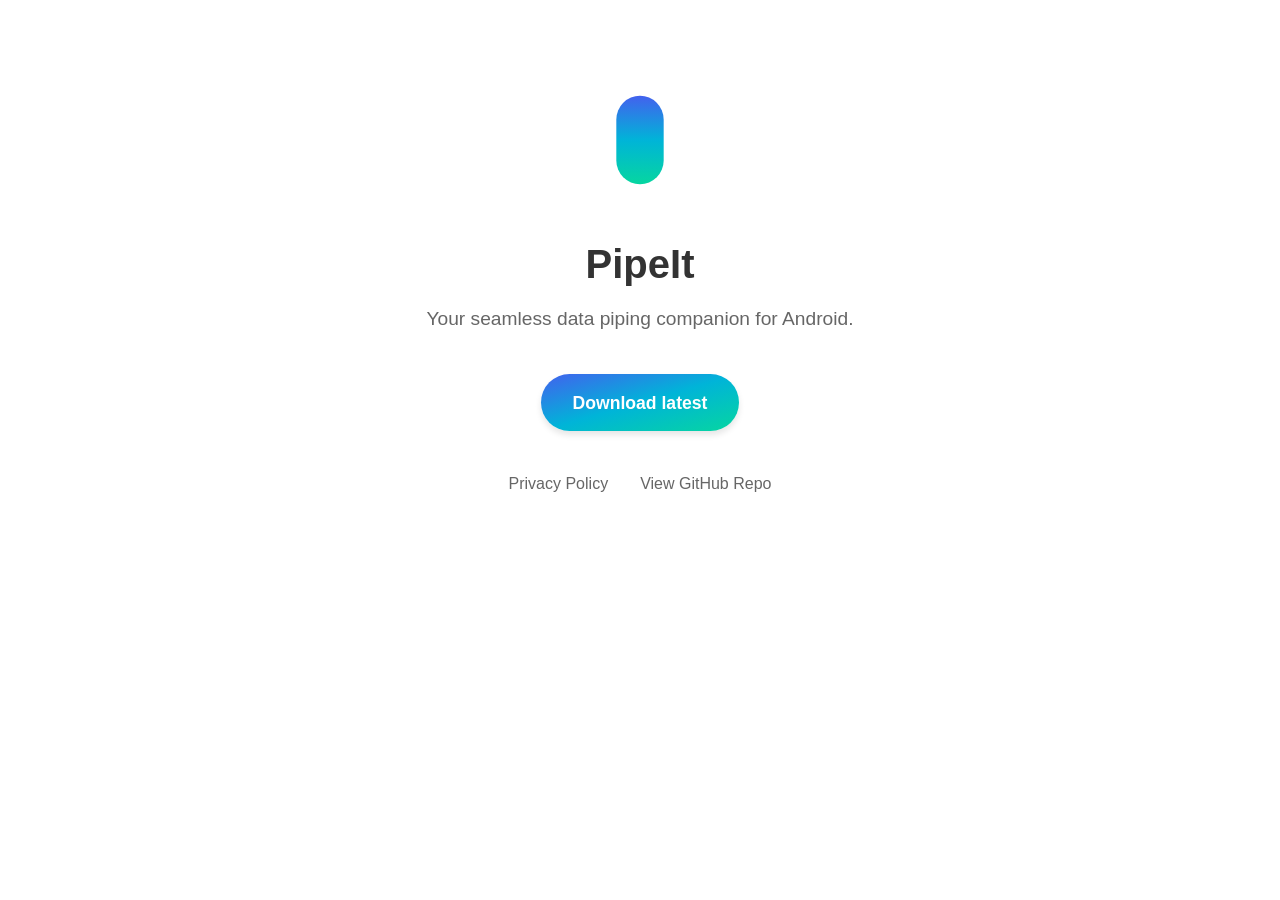
==== docs/index.html @ da2f51e9 "Add website setup for GitHub Pages" ====
<!DOCTYPE html>
<html lang="en">
<head>
    <meta charset="UTF-8">
    <meta name="viewport" content="width=device-width, initial-scale=1.0">
    <title>PipeIt</title>
    <link rel="icon" type="image/svg+xml" href="assets/pipeit-logo.svg">
    <link rel="apple-touch-icon" href="assets/pipeit-logo.png">
    <link rel="stylesheet" href="css/style.css">
    <meta name="description" content="PipeIt - Your seamless data piping companion for Android.">
    <meta property="og:image" content="assets/pipeit-logo.png">
</head>
<body>
    <div class="container">
        <header class="header">
            <img src="assets/pipeit-logo.svg" alt="PipeIt Logo" class="logo">
            <h1>PipeIt</h1>
            <p class="tagline">Your seamless data piping companion for Android.</p>
            
            <div style="margin-top: 2.5rem;">
                <a href="https://github.com/qasimsyed16/pipeit-releases/releases/latest" class="btn">Download latest</a>
            </div>

            <nav class="links">
                <a href="privacy.html">Privacy Policy</a>
                <a href="https://github.com/qasimsyed16/pipeit-releases#readme">View GitHub Repo</a>
            </nav>
        </header>
    </div>
</body>
</html>
---- docs/css/style.css ----
:root {
  --bg-color: #ffffff;
  --text-color: #333333;
  --text-muted: #666666;
  --card-bg: #f9f9f9;
  --border-color: #e0e0e0;
  --gradient: linear-gradient(to bottom right, #4361EE, #00B4D8, #06D6A0);
}

@media (prefers-color-scheme: dark) {
  :root {
    --bg-color: #121212;
    --text-color: #e0e0e0;
    --text-muted: #a0a0a0;
    --card-bg: #1e1e1e;
    --border-color: #333333;
  }
}

body {
  margin: 0;
  padding: 0;
  font-family: -apple-system, BlinkMacSystemFont, "Segoe UI", Roboto, Helvetica, Arial, sans-serif;
  background-color: var(--bg-color);
  color: var(--text-color);
  line-height: 1.6;
}

.container {
  max-width: 800px;
  margin: 0 auto;
  padding: 2rem 1.5rem;
}

.header {
  text-align: center;
  margin-bottom: 3rem;
  margin-top: 3rem;
}

.logo {
  width: 120px;
  height: auto;
  margin-bottom: 1.5rem;
}

h1 {
  margin: 0 0 0.5rem 0;
  font-size: 2.5rem;
}

.tagline {
  font-size: 1.2rem;
  color: var(--text-muted);
  margin-top: 0;
}

.btn {
  display: inline-block;
  background: var(--gradient);
  color: white;
  padding: 0.9rem 2rem;
  text-decoration: none;
  border-radius: 9999px;
  font-weight: 600;
  font-size: 1.1rem;
  transition: opacity 0.2s, transform 0.1s;
  border: none;
  cursor: pointer;
  box-shadow: 0 4px 6px rgba(0,0,0,0.1);
}

.btn:hover {
  opacity: 0.95;
  transform: translateY(-1px);
}

.links {
  margin-top: 2.5rem;
  display: flex;
  justify-content: center;
  gap: 2rem;
}

.links a {
  color: var(--text-muted);
  text-decoration: none;
  font-weight: 500;
  border-bottom: 2px solid transparent;
  transition: color 0.2s, border-color 0.2s;
}

.links a:hover {
  color: var(--text-color);
  border-bottom-color: #00B4D8;
}

/* Privacy policy content */
#policy-content {
  background-color: var(--card-bg);
  padding: 2.5rem;
  border-radius: 16px;
  border: 1px solid var(--border-color);
}

#policy-content h1, 
#policy-content h2, 
#policy-content h3 {
  margin-top: 2rem;
  margin-bottom: 1rem;
}

#policy-content h1:first-child,
#policy-content h2:first-child,
#policy-content h3:first-child {
  margin-top: 0;
}

#policy-content p {
  margin-bottom: 1.2rem;
}

#policy-content a {
  color: #00B4D8;
  text-decoration: none;
}

#policy-content a:hover {
  text-decoration: underline;
}

#policy-content ul {
  padding-left: 1.5rem;
  margin-bottom: 1.5rem;
}

#policy-content li {
  margin-bottom: 0.5rem;
}

@media (max-width: 600px) {
  .header {
    margin-top: 1rem;
  }
  .links {
    flex-direction: column;
    gap: 1rem;
  }
}
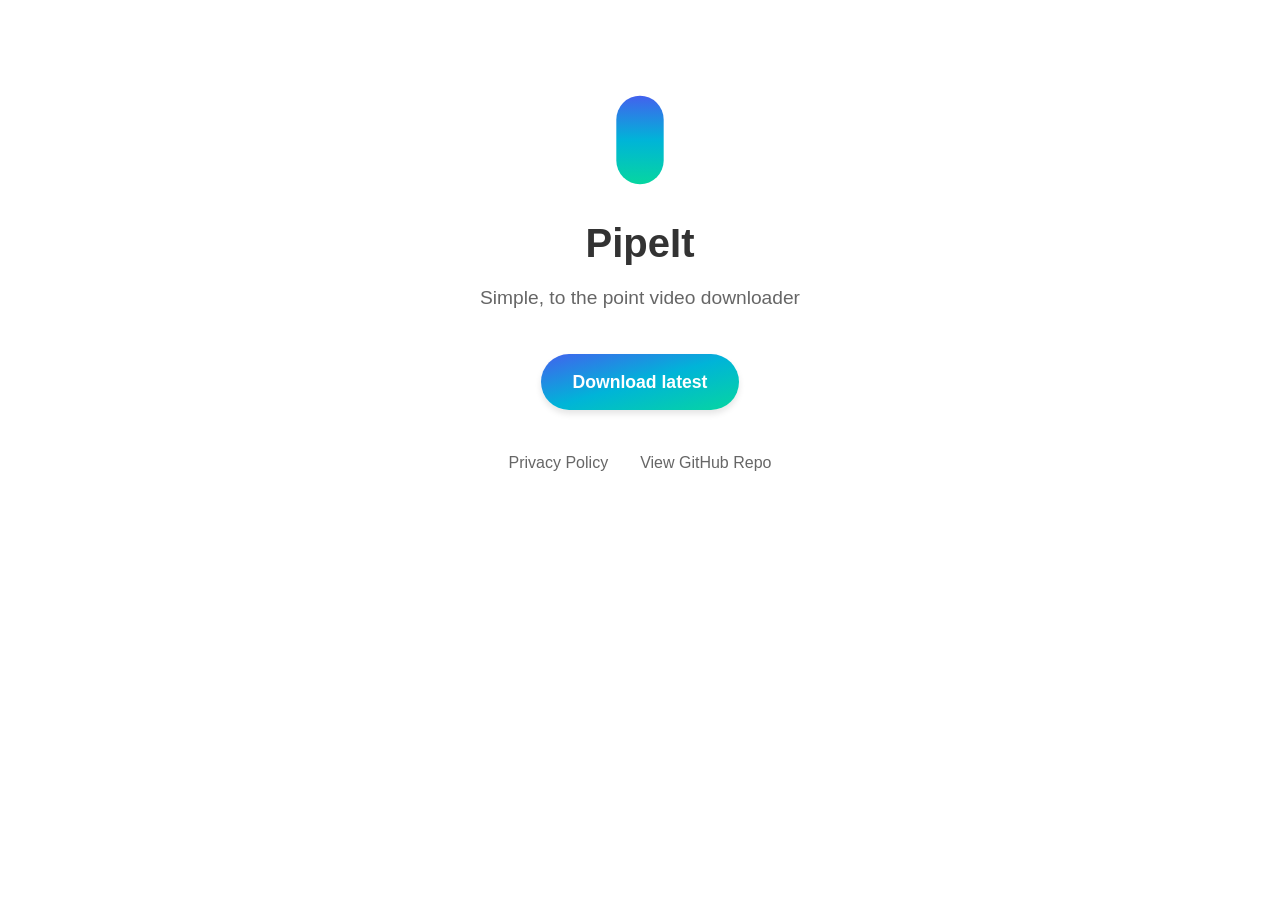
==== commit 2980a08c: "Apply user requested tweaks to UI and download logic" ====
--- a/docs/index.html
+++ b/docs/index.html
@@ -7,7 +7,7 @@
     <link rel="icon" type="image/svg+xml" href="assets/pipeit-logo.svg">
     <link rel="apple-touch-icon" href="assets/pipeit-logo.png">
     <link rel="stylesheet" href="css/style.css">
-    <meta name="description" content="PipeIt - Your seamless data piping companion for Android.">
+    <meta name="description" content="PipeIt - Simple, to the point video downloader">
     <meta property="og:image" content="assets/pipeit-logo.png">
 </head>
 <body>
@@ -15,11 +15,23 @@
         <header class="header">
             <img src="assets/pipeit-logo.svg" alt="PipeIt Logo" class="logo">
             <h1>PipeIt</h1>
-            <p class="tagline">Your seamless data piping companion for Android.</p>
+            <p class="tagline">Simple, to the point video downloader</p>
             
             <div style="margin-top: 2.5rem;">
-                <a href="https://github.com/qasimsyed16/pipeit-releases/releases/latest" class="btn">Download latest</a>
+                <a href="https://github.com/qasimsyed16/pipeit-releases/releases/latest" class="btn" id="download-btn">Download latest</a>
             </div>
+
+            <script>
+                fetch('https://api.github.com/repos/qasimsyed16/pipeit-releases/releases/latest')
+                    .then(response => response.json())
+                    .then(data => {
+                        const apkAsset = data.assets.find(asset => asset.name.endsWith('.apk'));
+                        if (apkAsset) {
+                            document.getElementById('download-btn').href = apkAsset.browser_download_url;
+                        }
+                    })
+                    .catch(e => console.error('Error fetching release link:', e));
+            </script>
 
             <nav class="links">
                 <a href="privacy.html">Privacy Policy</a>
--- a/docs/css/style.css
+++ b/docs/css/style.css
@@ -41,7 +41,7 @@
 .logo {
   width: 120px;
   height: auto;
-  margin-bottom: 1.5rem;
+  margin-bottom: 0.2rem;
 }
 
 h1 {
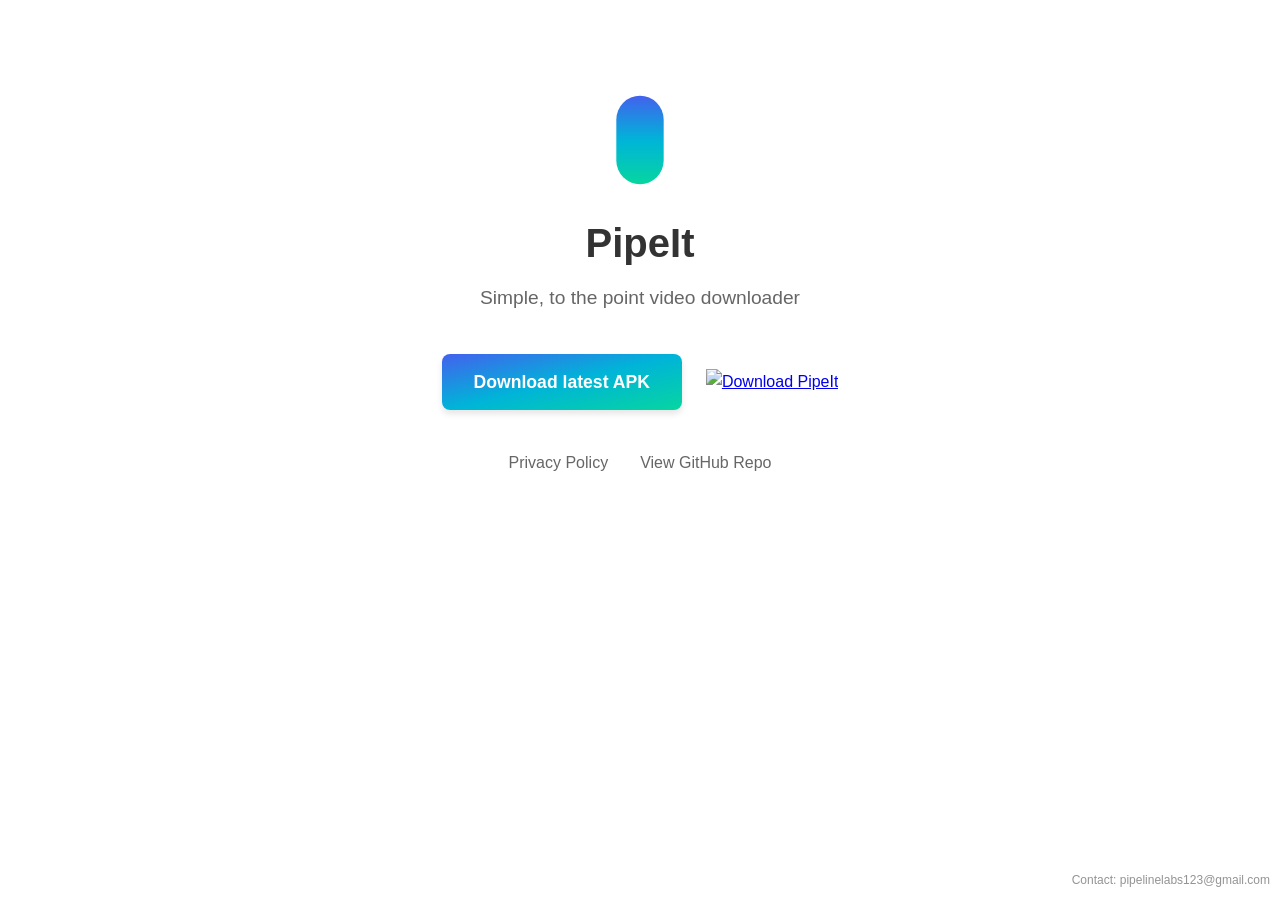
==== commit 0aa0e96d: "Add Uptodown button, contact email, and align button styling" ====
--- a/docs/index.html
+++ b/docs/index.html
@@ -17,8 +17,11 @@
             <h1>PipeIt</h1>
             <p class="tagline">Simple, to the point video downloader</p>
             
-            <div style="margin-top: 2.5rem;">
-                <a href="https://github.com/qasimsyed16/pipeit-releases/releases/latest" class="btn" id="download-btn">Download latest</a>
+            <div style="margin-top: 2.5rem; display: flex; justify-content: center; align-items: center; gap: 1.5rem; flex-wrap: wrap;">
+                <a href="https://github.com/qasimsyed16/pipeit-releases/releases/latest" class="btn" id="download-btn">Download latest APK</a>
+                <a href='https://pipeit.en.uptodown.com/android' title='Download PipeIt' >
+                    <img src='https://stc.utdstc.com/img/mediakit/download-gio-big-b.png' alt='Download PipeIt' style="height: 58px; width: auto;">
+                </a>
             </div>
 
             <script>
@@ -39,5 +42,8 @@
             </nav>
         </header>
     </div>
+    <div style="position: fixed; bottom: 10px; right: 10px; font-size: 0.75rem; color: var(--text-muted); opacity: 0.7;">
+        Contact: pipelinelabs123@gmail.com
+    </div>
 </body>
 </html>
--- a/docs/css/style.css
+++ b/docs/css/style.css
@@ -61,7 +61,7 @@
   color: white;
   padding: 0.9rem 2rem;
   text-decoration: none;
-  border-radius: 9999px;
+  border-radius: 8px;
   font-weight: 600;
   font-size: 1.1rem;
   transition: opacity 0.2s, transform 0.1s;
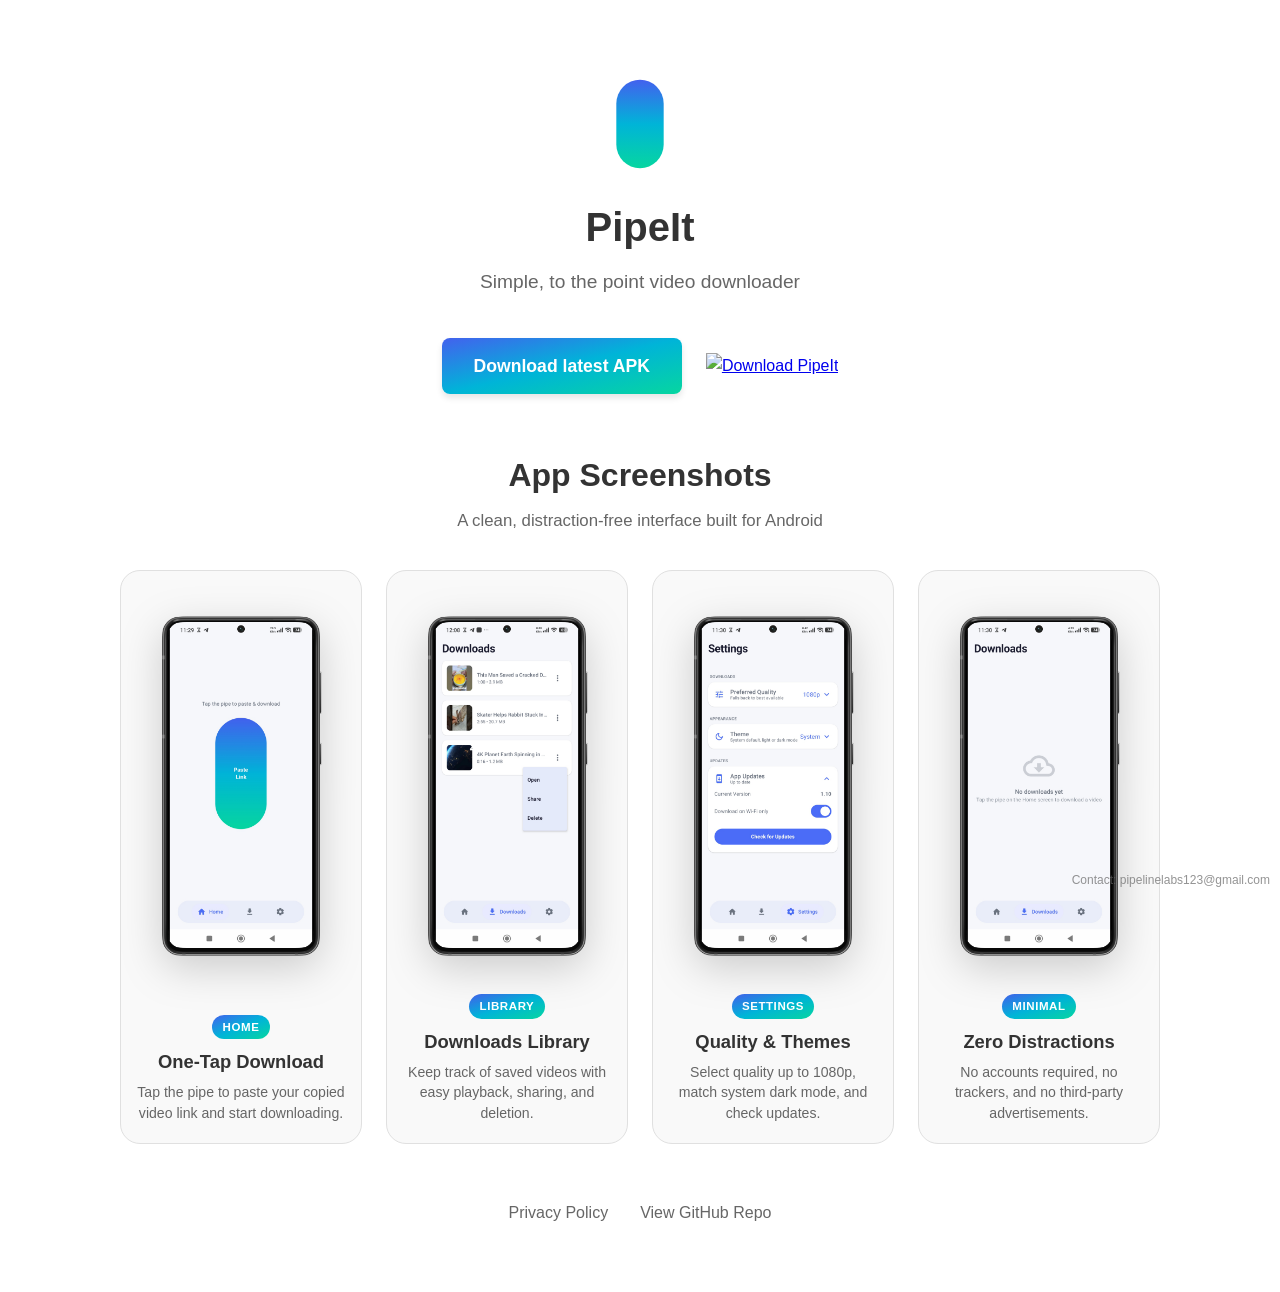
==== commit 5d31d895: "Add mockup scrrenshots" ====
--- a/docs/index.html
+++ b/docs/index.html
@@ -35,15 +35,119 @@
                     })
                     .catch(e => console.error('Error fetching release link:', e));
             </script>
+        </header>
 
+        <!-- App Screenshots Showcase Section -->
+        <section class="showcase-section" aria-label="App Screenshots">
+            <h2 class="showcase-heading">App Screenshots</h2>
+            <p class="showcase-subheading">A clean, distraction-free interface built for Android</p>
+
+            <div class="screenshots-grid">
+                <!-- Card 1: Home -->
+                <div class="screenshot-card" onclick="openLightbox('assets/screenshots/mockup-home.png', 'One-Tap Download')">
+                    <div class="mockup-img-wrap">
+                        <img src="assets/screenshots/mockup-home.png" alt="PipeIt Home Screen" loading="lazy">
+                    </div>
+                    <div class="screenshot-info">
+                        <span class="screenshot-badge">Home</span>
+                        <h3>One-Tap Download</h3>
+                        <p>Tap the pipe to paste your copied video link and start downloading.</p>
+                    </div>
+                </div>
+
+                <!-- Card 2: Downloads -->
+                <div class="screenshot-card" onclick="openLightbox('assets/screenshots/mockup-downloads.png', 'Downloads Library')">
+                    <div class="mockup-img-wrap">
+                        <img src="assets/screenshots/mockup-downloads.png" alt="PipeIt Downloads Screen" loading="lazy">
+                    </div>
+                    <div class="screenshot-info">
+                        <span class="screenshot-badge">Library</span>
+                        <h3>Downloads Library</h3>
+                        <p>Keep track of saved videos with easy playback, sharing, and deletion.</p>
+                    </div>
+                </div>
+
+                <!-- Card 3: Settings -->
+                <div class="screenshot-card" onclick="openLightbox('assets/screenshots/mockup-settings.png', 'Preferences & Updates')">
+                    <div class="mockup-img-wrap">
+                        <img src="assets/screenshots/mockup-settings.png" alt="PipeIt Settings Screen" loading="lazy">
+                    </div>
+                    <div class="screenshot-info">
+                        <span class="screenshot-badge">Settings</span>
+                        <h3>Quality & Themes</h3>
+                        <p>Select quality up to 1080p, match system dark mode, and check updates.</p>
+                    </div>
+                </div>
+
+                <!-- Card 4: Clean View -->
+                <div class="screenshot-card" onclick="openLightbox('assets/screenshots/mockup-empty.png', 'Zero Distractions')">
+                    <div class="mockup-img-wrap">
+                        <img src="assets/screenshots/mockup-empty.png" alt="PipeIt Clean State Screen" loading="lazy">
+                    </div>
+                    <div class="screenshot-info">
+                        <span class="screenshot-badge">Minimal</span>
+                        <h3>Zero Distractions</h3>
+                        <p>No accounts required, no trackers, and no third-party advertisements.</p>
+                    </div>
+                </div>
+            </div>
+        </section>
+
+        <!-- Footer Links -->
+        <footer class="footer">
             <nav class="links">
                 <a href="privacy.html">Privacy Policy</a>
                 <a href="https://github.com/qasimsyed16/pipeit-releases#readme">View GitHub Repo</a>
             </nav>
-        </header>
+        </footer>
     </div>
+
+    <!-- Contact Info in the corner -->
     <div style="position: fixed; bottom: 10px; right: 10px; font-size: 0.75rem; color: var(--text-muted); opacity: 0.7;">
         Contact: pipelinelabs123@gmail.com
     </div>
+
+    <!-- Lightbox Modal for Full View -->
+    <div class="lightbox" id="lightbox" role="dialog" aria-modal="true" aria-hidden="true">
+        <div class="lightbox-content">
+            <button class="lightbox-close" id="lightbox-close" aria-label="Close image">&times;</button>
+            <img id="lightbox-img" src="" alt="Screenshot preview">
+            <p class="lightbox-caption" id="lightbox-caption"></p>
+        </div>
+    </div>
+
+    <script>
+        const lightbox = document.getElementById('lightbox');
+        const lightboxImg = document.getElementById('lightbox-img');
+        const lightboxCaption = document.getElementById('lightbox-caption');
+        const lightboxClose = document.getElementById('lightbox-close');
+
+        function openLightbox(src, caption) {
+            if (!lightbox || !lightboxImg) return;
+            lightboxImg.src = src;
+            if (lightboxCaption) lightboxCaption.textContent = caption;
+            lightbox.classList.add('open');
+            lightbox.setAttribute('aria-hidden', 'false');
+            document.body.style.overflow = 'hidden';
+        }
+
+        function closeLightbox() {
+            if (!lightbox) return;
+            lightbox.classList.remove('open');
+            lightbox.setAttribute('aria-hidden', 'true');
+            document.body.style.overflow = '';
+        }
+
+        if (lightboxClose) lightboxClose.addEventListener('click', closeLightbox);
+        if (lightbox) {
+            lightbox.addEventListener('click', (e) => {
+                if (e.target === lightbox) closeLightbox();
+            });
+        }
+
+        document.addEventListener('keydown', (e) => {
+            if (e.key === 'Escape') closeLightbox();
+        });
+    </script>
 </body>
 </html>
--- a/docs/css/style.css
+++ b/docs/css/style.css
@@ -27,15 +27,15 @@
 }
 
 .container {
-  max-width: 800px;
+  max-width: 1040px;
   margin: 0 auto;
   padding: 2rem 1.5rem;
 }
 
 .header {
   text-align: center;
-  margin-bottom: 3rem;
-  margin-top: 3rem;
+  max-width: 720px;
+  margin: 2rem auto 2.5rem;
 }
 
 .logo {
@@ -76,7 +76,7 @@
 }
 
 .links {
-  margin-top: 2.5rem;
+  margin-top: 2rem;
   display: flex;
   justify-content: center;
   gap: 2rem;
@@ -95,6 +95,191 @@
   border-bottom-color: #00B4D8;
 }
 
+/* Screenshots Showcase Section */
+.showcase-section {
+  margin-top: 3.5rem;
+  margin-bottom: 3.5rem;
+  text-align: center;
+}
+
+.showcase-heading {
+  font-size: 2rem;
+  font-weight: 700;
+  margin: 0 0 0.4rem 0;
+}
+
+.showcase-subheading {
+  font-size: 1.05rem;
+  color: var(--text-muted);
+  margin: 0 0 2.2rem 0;
+}
+
+/* Screenshots Grid / Scroll */
+.screenshots-grid {
+  display: grid;
+  grid-template-columns: repeat(4, 1fr);
+  gap: 1.5rem;
+  align-items: stretch;
+}
+
+.screenshot-card {
+  background-color: var(--card-bg);
+  border: 1px solid var(--border-color);
+  border-radius: 20px;
+  padding: 1.5rem 1rem 1.25rem;
+  display: flex;
+  flex-direction: column;
+  align-items: center;
+  cursor: pointer;
+  transition: transform 0.25s ease, box-shadow 0.25s ease, border-color 0.25s ease;
+  position: relative;
+  overflow: hidden;
+}
+
+.screenshot-card:hover {
+  transform: translateY(-6px);
+  border-color: #00B4D8;
+  box-shadow: 0 14px 28px rgba(0, 180, 216, 0.12);
+}
+
+.mockup-img-wrap {
+  width: 100%;
+  display: flex;
+  justify-content: center;
+  align-items: center;
+  margin-bottom: 1.2rem;
+}
+
+.mockup-img-wrap img {
+  height: 380px;
+  width: auto;
+  max-width: 100%;
+  object-fit: contain;
+  filter: drop-shadow(0 12px 20px rgba(0, 0, 0, 0.18));
+  transition: transform 0.25s ease;
+}
+
+.screenshot-card:hover .mockup-img-wrap img {
+  transform: scale(1.03);
+}
+
+.screenshot-info {
+  display: flex;
+  flex-direction: column;
+  align-items: center;
+  text-align: center;
+  margin-top: auto;
+  width: 100%;
+}
+
+.screenshot-badge {
+  display: inline-block;
+  background: var(--gradient);
+  color: #ffffff;
+  font-size: 0.72rem;
+  font-weight: 700;
+  text-transform: uppercase;
+  letter-spacing: 0.05em;
+  padding: 0.2rem 0.65rem;
+  border-radius: 9999px;
+  margin-bottom: 0.5rem;
+}
+
+.screenshot-info h3 {
+  margin: 0 0 0.35rem 0;
+  font-size: 1.15rem;
+  font-weight: 600;
+  color: var(--text-color);
+}
+
+.screenshot-info p {
+  margin: 0;
+  font-size: 0.88rem;
+  color: var(--text-muted);
+  line-height: 1.45;
+}
+
+/* Lightbox Modal */
+.lightbox {
+  position: fixed;
+  inset: 0;
+  background: rgba(0, 0, 0, 0.85);
+  backdrop-filter: blur(8px);
+  z-index: 9999;
+  display: flex;
+  align-items: center;
+  justify-content: center;
+  opacity: 0;
+  pointer-events: none;
+  transition: opacity 0.25s ease;
+  padding: 1.5rem;
+}
+
+.lightbox.open {
+  opacity: 1;
+  pointer-events: auto;
+}
+
+.lightbox-content {
+  position: relative;
+  display: flex;
+  flex-direction: column;
+  align-items: center;
+  max-width: 90vw;
+  max-height: 90vh;
+}
+
+.lightbox-content img {
+  max-height: 80vh;
+  max-width: 85vw;
+  object-fit: contain;
+  border-radius: 24px;
+  box-shadow: 0 25px 50px rgba(0, 0, 0, 0.5);
+  transform: scale(0.96);
+  transition: transform 0.25s ease;
+}
+
+.lightbox.open .lightbox-content img {
+  transform: scale(1);
+}
+
+.lightbox-caption {
+  color: #ffffff;
+  margin-top: 1rem;
+  font-size: 1.05rem;
+  font-weight: 500;
+}
+
+.lightbox-close {
+  position: absolute;
+  top: -45px;
+  right: 0;
+  background: rgba(255, 255, 255, 0.2);
+  color: #ffffff;
+  border: none;
+  width: 38px;
+  height: 38px;
+  border-radius: 50%;
+  font-size: 1.4rem;
+  line-height: 1;
+  cursor: pointer;
+  display: flex;
+  align-items: center;
+  justify-content: center;
+  transition: background 0.2s ease;
+}
+
+.lightbox-close:hover {
+  background: rgba(255, 255, 255, 0.4);
+}
+
+/* Footer & Links */
+.footer {
+  margin-top: 3.5rem;
+  margin-bottom: 2rem;
+  text-align: center;
+}
+
 /* Privacy policy content */
 #policy-content {
   background-color: var(--card-bg);
@@ -138,7 +323,15 @@
   margin-bottom: 0.5rem;
 }
 
-@media (max-width: 600px) {
+/* Responsive Media Queries */
+@media (max-width: 992px) {
+  .screenshots-grid {
+    grid-template-columns: repeat(2, 1fr);
+    gap: 1.5rem;
+  }
+}
+
+@media (max-width: 640px) {
   .header {
     margin-top: 1rem;
   }
@@ -146,4 +339,21 @@
     flex-direction: column;
     gap: 1rem;
   }
-}
+  /* On mobile: smooth horizontal swipe gallery */
+  .screenshots-grid {
+    display: flex;
+    overflow-x: auto;
+    scroll-snap-type: x mandatory;
+    gap: 1rem;
+    padding: 0.5rem 0.5rem 1.5rem;
+    -webkit-overflow-scrolling: touch;
+  }
+  .screenshot-card {
+    flex: 0 0 78vw;
+    scroll-snap-align: center;
+    padding: 1.25rem 0.75rem 1rem;
+  }
+  .mockup-img-wrap img {
+    height: 340px;
+  }
+}
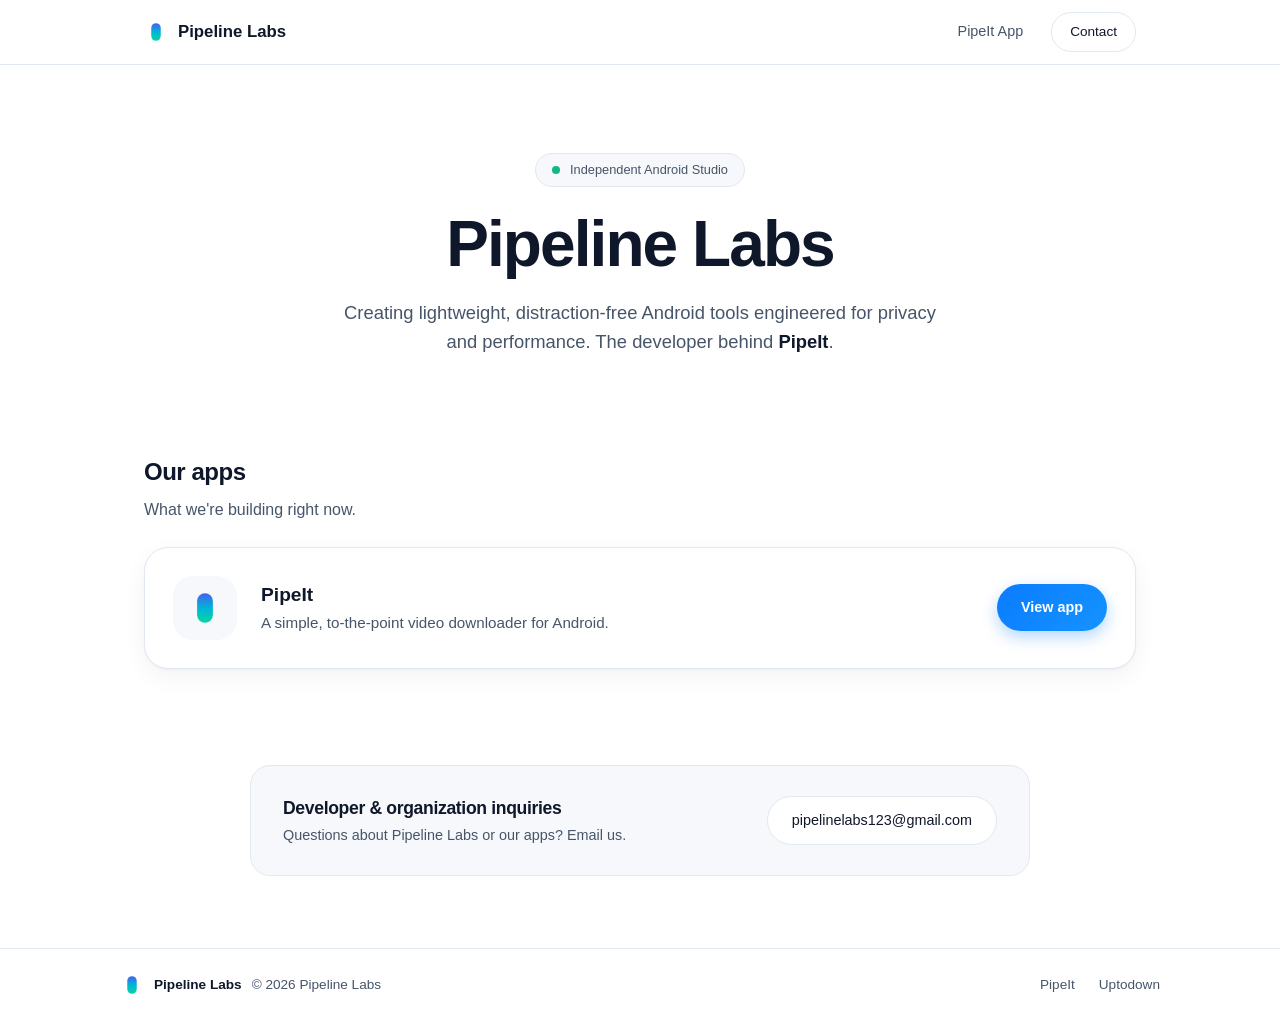
==== commit db1a43cc: "Add Pipeline Labs Webpage." ====
--- a/docs/index.html
+++ b/docs/index.html
@@ -1,153 +1,264 @@
 <!DOCTYPE html>
 <html lang="en">
 <head>
-    <meta charset="UTF-8">
-    <meta name="viewport" content="width=device-width, initial-scale=1.0">
-    <title>PipeIt</title>
-    <link rel="icon" type="image/svg+xml" href="assets/pipeit-logo.svg">
-    <link rel="apple-touch-icon" href="assets/pipeit-logo.png">
-    <link rel="stylesheet" href="css/style.css">
-    <meta name="description" content="PipeIt - Simple, to the point video downloader">
-    <meta property="og:image" content="assets/pipeit-logo.png">
+  <meta charset="UTF-8">
+  <meta name="viewport" content="width=device-width, initial-scale=1.0">
+  <title>Pipeline Labs – Independent Android Studio</title>
+  <meta name="description" content="Pipeline Labs is an independent Android studio creating lightweight, distraction-free tools engineered for privacy and performance. The developer team behind PipeIt.">
+  <meta property="og:title" content="Pipeline Labs">
+  <meta property="og:description" content="Lightweight, distraction-free Android tools engineered for privacy and performance.">
+  <meta property="og:image" content="assets/pipeit-logo.png">
+  <link rel="icon" href="assets/pipeit-logo.svg" type="image/svg+xml">
+
+  <script type="application/ld+json">
+  {
+    "@context": "https://schema.org",
+    "@type": "Organization",
+    "name": "Pipeline Labs",
+    "url": "https://qasimsyed16.github.io/pipeit-releases/",
+    "email": "pipelinelabs123@gmail.com",
+    "sameAs": ["https://github.com/qasimsyed16/pipeit-releases/#pipeit"]
+  }
+  </script>
+
+  <style>
+    :root {
+      --bg: #ffffff;
+      --surface: #ffffff;
+      --surface-alt: #f6f8fb;
+      --text: #0f172a;
+      --text-muted: #475569;
+      --border: #e2e8f0;
+      --blue: #0a7cff;
+      --teal: #12d6b0;
+      --link: #0a6fcf;
+      --shadow: 0 1px 2px rgba(15, 23, 42, .04), 0 8px 24px rgba(15, 23, 42, .05);
+    }
+    @media (prefers-color-scheme: dark) {
+      :root {
+        --bg: #0b1120;
+        --surface: #111a2e;
+        --surface-alt: #162036;
+        --text: #f1f5f9;
+        --text-muted: #94a3b8;
+        --border: #24304a;
+        --link: #5aa9ff;
+        --shadow: none;
+      }
+    }
+
+    * { box-sizing: border-box; margin: 0; padding: 0; }
+    html { scroll-behavior: smooth; }
+    body {
+      font-family: Inter, -apple-system, BlinkMacSystemFont, "Segoe UI", Roboto, Helvetica, Arial, sans-serif;
+      background: var(--bg);
+      color: var(--text);
+      line-height: 1.6;
+      -webkit-font-smoothing: antialiased;
+    }
+    a { color: inherit; text-decoration: none; }
+    :focus-visible { outline: 2px solid var(--blue); outline-offset: 3px; border-radius: 8px; }
+    .container { width: 100%; max-width: 1040px; margin: 0 auto; padding: 0 24px; }
+
+       .mark {
+      display: block;
+      height: 24px;
+      width: auto;
+      flex-shrink: 0;
+    }
+
+    /* Header */
+    header { border-bottom: 1px solid var(--border); }
+    .nav { display: flex; align-items: center; justify-content: space-between; height: 64px; }
+    .brand { display: flex; align-items: center; gap: 10px; font-weight: 700; font-size: 1.05rem; }
+    .nav-links { display: flex; align-items: center; gap: 28px; font-size: .9rem; color: var(--text-muted); }
+    .nav-links a:hover { color: var(--text); }
+    .btn-outline {
+      border: 1px solid var(--border);
+      border-radius: 999px;
+      padding: 8px 18px;
+      font-size: .85rem;
+      color: var(--text);
+      background: var(--surface);
+    }
+    .btn-outline:hover { border-color: var(--blue); }
+
+    /* Hero */
+    .hero { text-align: center; padding: 88px 0 72px; }
+    .badge {
+      display: inline-flex; align-items: center; gap: 10px;
+      border: 1px solid var(--border);
+      background: var(--surface-alt);
+      border-radius: 999px;
+      padding: 6px 16px;
+      font-size: .8rem;
+      color: var(--text-muted);
+    }
+    .badge i { width: 8px; height: 8px; border-radius: 50%; background: #10b981; }
+    h1 {
+      font-size: clamp(2.6rem, 7vw, 4rem);
+      letter-spacing: -.03em;
+      line-height: 1.1;
+      margin: 22px 0 18px;
+    }
+    .lead {
+      max-width: 620px;
+      margin: 0 auto;
+      font-size: 1.15rem;
+      color: var(--text-muted);
+    }
+    .lead strong { color: var(--text); font-weight: 600; }
+    .cta { display: flex; justify-content: center; flex-wrap: wrap; gap: 12px; margin-top: 32px; }
+    .btn-primary {
+      background: linear-gradient(135deg, #0a7cff, #1593ff);
+      color: #fff;
+      border-radius: 999px;
+      padding: 12px 24px;
+      font-weight: 600;
+      font-size: .9rem;
+      box-shadow: 0 6px 16px rgba(10, 124, 255, .3);
+    }
+    .btn-primary:hover { filter: brightness(1.08); }
+    .btn-ghost {
+      border: 1px solid var(--border);
+      background: var(--surface);
+      border-radius: 999px;
+      padding: 12px 24px;
+      font-size: .9rem;
+    }
+    .btn-ghost:hover { border-color: var(--blue); }
+
+    /* Our apps */
+    section { padding: 24px 0 72px; }
+    h2 { font-size: 1.5rem; letter-spacing: -.02em; margin-bottom: 6px; }
+    .section-sub { color: var(--text-muted); margin-bottom: 24px; }
+    .app-card {
+      display: flex; align-items: center; gap: 24px;
+      background: var(--surface);
+      border: 1px solid var(--border);
+      border-radius: 24px;
+      padding: 28px;
+      box-shadow: var(--shadow);
+    }
+    .app-icon {
+      width: 64px; height: 64px; flex-shrink: 0;
+      border-radius: 20px;
+      background: var(--surface-alt);
+      display: grid; place-items: center;
+    }
+    .app-icon img { width: 40px; height: auto; }
+    .app-body { flex: 1; min-width: 0; }
+    .app-body h3 { font-size: 1.2rem; }
+    .app-body p { color: var(--text-muted); font-size: .95rem; }
+    .app-actions { display: flex; gap: 10px; flex-wrap: wrap; }
+
+    /* Contact */
+    .contact {
+      display: flex; align-items: center; justify-content: space-between; gap: 20px; flex-wrap: wrap;
+      max-width: 780px; margin: 0 auto;
+      background: var(--surface-alt);
+      border: 1px solid var(--border);
+      border-radius: 20px;
+      padding: 28px 32px;
+    }
+    .contact h2 { font-size: 1.1rem; margin-bottom: 2px; }
+    .contact p { color: var(--text-muted); font-size: .9rem; }
+    .contact .btn-ghost { font-weight: 500; }
+
+    /* Footer */
+    footer { border-top: 1px solid var(--border); font-size: .85rem; color: var(--text-muted); }
+    .foot { display: flex; align-items: center; justify-content: space-between; flex-wrap: wrap; gap: 12px 24px; padding: 24px 0; }
+    .foot-brand { display: flex; align-items: center; gap: 10px; }
+    .foot-brand strong { color: var(--text); }
+    .foot-links { display: flex; flex-wrap: wrap; gap: 8px 24px; }
+    .foot-links a:hover { color: var(--text); }
+    .foot-links a.mail { color: var(--link); }
+
+    @media (max-width: 720px) {
+      .nav-links { gap: 16px; }
+      .nav-links .hide-sm { display: none; }
+      .hero { padding: 56px 0 48px; }
+      .app-card { flex-direction: column; text-align: center; align-items: center; }
+      .app-actions { justify-content: center; }
+      .contact { flex-direction: column; text-align: center; }
+      .foot { flex-direction: column; text-align: center; }
+      .foot-links { justify-content: center; }
+    }
+  </style>
 </head>
 <body>
-    <div class="container">
-        <header class="header">
-            <img src="assets/pipeit-logo.svg" alt="PipeIt Logo" class="logo">
-            <h1>PipeIt</h1>
-            <p class="tagline">Simple, to the point video downloader</p>
-            
-            <div style="margin-top: 2.5rem; display: flex; justify-content: center; align-items: center; gap: 1.5rem; flex-wrap: wrap;">
-                <a href="https://github.com/qasimsyed16/pipeit-releases/releases/latest" class="btn" id="download-btn">Download latest APK</a>
-                <a href='https://pipeit.en.uptodown.com/android' title='Download PipeIt' >
-                    <img src='https://stc.utdstc.com/img/mediakit/download-gio-big-b.png' alt='Download PipeIt' style="height: 58px; width: auto;">
-                </a>
-            </div>
-
-            <script>
-                fetch('https://api.github.com/repos/qasimsyed16/pipeit-releases/releases/latest')
-                    .then(response => response.json())
-                    .then(data => {
-                        const apkAsset = data.assets.find(asset => asset.name.endsWith('.apk'));
-                        if (apkAsset) {
-                            document.getElementById('download-btn').href = apkAsset.browser_download_url;
-                        }
-                    })
-                    .catch(e => console.error('Error fetching release link:', e));
-            </script>
-        </header>
-
-        <!-- App Screenshots Showcase Section -->
-        <section class="showcase-section" aria-label="App Screenshots">
-            <h2 class="showcase-heading">App Screenshots</h2>
-            <p class="showcase-subheading">A clean, distraction-free interface built for Android</p>
-
-            <div class="screenshots-grid">
-                <!-- Card 1: Home -->
-                <div class="screenshot-card" onclick="openLightbox('assets/screenshots/mockup-home.png', 'One-Tap Download')">
-                    <div class="mockup-img-wrap">
-                        <img src="assets/screenshots/mockup-home.png" alt="PipeIt Home Screen" loading="lazy">
-                    </div>
-                    <div class="screenshot-info">
-                        <span class="screenshot-badge">Home</span>
-                        <h3>One-Tap Download</h3>
-                        <p>Tap the pipe to paste your copied video link and start downloading.</p>
-                    </div>
-                </div>
-
-                <!-- Card 2: Downloads -->
-                <div class="screenshot-card" onclick="openLightbox('assets/screenshots/mockup-downloads.png', 'Downloads Library')">
-                    <div class="mockup-img-wrap">
-                        <img src="assets/screenshots/mockup-downloads.png" alt="PipeIt Downloads Screen" loading="lazy">
-                    </div>
-                    <div class="screenshot-info">
-                        <span class="screenshot-badge">Library</span>
-                        <h3>Downloads Library</h3>
-                        <p>Keep track of saved videos with easy playback, sharing, and deletion.</p>
-                    </div>
-                </div>
-
-                <!-- Card 3: Settings -->
-                <div class="screenshot-card" onclick="openLightbox('assets/screenshots/mockup-settings.png', 'Preferences & Updates')">
-                    <div class="mockup-img-wrap">
-                        <img src="assets/screenshots/mockup-settings.png" alt="PipeIt Settings Screen" loading="lazy">
-                    </div>
-                    <div class="screenshot-info">
-                        <span class="screenshot-badge">Settings</span>
-                        <h3>Quality & Themes</h3>
-                        <p>Select quality up to 1080p, match system dark mode, and check updates.</p>
-                    </div>
-                </div>
-
-                <!-- Card 4: Clean View -->
-                <div class="screenshot-card" onclick="openLightbox('assets/screenshots/mockup-empty.png', 'Zero Distractions')">
-                    <div class="mockup-img-wrap">
-                        <img src="assets/screenshots/mockup-empty.png" alt="PipeIt Clean State Screen" loading="lazy">
-                    </div>
-                    <div class="screenshot-info">
-                        <span class="screenshot-badge">Minimal</span>
-                        <h3>Zero Distractions</h3>
-                        <p>No accounts required, no trackers, and no third-party advertisements.</p>
-                    </div>
-                </div>
-            </div>
-        </section>
-
-        <!-- Footer Links -->
-        <footer class="footer">
-            <nav class="links">
-                <a href="privacy.html">Privacy Policy</a>
-                <a href="https://github.com/qasimsyed16/pipeit-releases#readme">View GitHub Repo</a>
-            </nav>
-        </footer>
+
+  <header>
+    <div class="container nav">
+      <a class="brand" href="./" aria-label="Pipeline Labs home">
+        <img class="mark" src="assets/pipeit-logo.svg" alt="" aria-hidden="true">
+        Pipeline Labs
+      </a>
+      <nav class="nav-links" aria-label="Main">
+        <a href="pipeit.html">PipeIt App</a>
+        <!-- <a class="hide-sm" href="https://github.com/qasimsyed16/pipeit-releases" target="_blank" rel="noopener">GitHub</a> -->
+        <a class="btn-outline" href="#contact">Contact</a>
+      </nav>
     </div>
-
-    <!-- Contact Info in the corner -->
-    <div style="position: fixed; bottom: 10px; right: 10px; font-size: 0.75rem; color: var(--text-muted); opacity: 0.7;">
-        Contact: pipelinelabs123@gmail.com
+  </header>
+
+  <main>
+    <div class="container hero">
+      <span class="badge"><i aria-hidden="true"></i>Independent Android Studio</span>
+      <h1>Pipeline Labs</h1>
+      <p class="lead">
+        Creating lightweight, distraction-free Android tools engineered for privacy and performance.
+        The developer behind <strong>PipeIt</strong>.
+      </p>
+      <!-- <div class="cta">
+        <a class="btn-primary" href="pipeit.html">Explore PipeIt</a>
+        <a class="btn-ghost" href="mailto:pipelinelabs123@gmail.com">pipelinelabs123@gmail.com</a>
+      </div> -->
     </div>
 
-    <!-- Lightbox Modal for Full View -->
-    <div class="lightbox" id="lightbox" role="dialog" aria-modal="true" aria-hidden="true">
-        <div class="lightbox-content">
-            <button class="lightbox-close" id="lightbox-close" aria-label="Close image">&times;</button>
-            <img id="lightbox-img" src="" alt="Screenshot preview">
-            <p class="lightbox-caption" id="lightbox-caption"></p>
+    <section>
+      <div class="container">
+        <h2>Our apps</h2>
+        <p class="section-sub">What we're building right now.</p>
+        <div class="app-card">
+          <div class="app-icon"><img src="assets/pipeit-logo.svg" alt="PipeIt logo"></div>
+          <div class="app-body">
+            <h3>PipeIt</h3>
+            <p>A simple, to-the-point video downloader for Android.</p>
+          </div>
+          <div class="app-actions">
+            <a class="btn-primary" href="pipeit.html">View app</a>
+          </div>
         </div>
+      </div>
+    </section>
+
+    <section id="contact">
+      <div class="container">
+        <div class="contact">
+          <div>
+            <h2>Developer &amp; organization inquiries</h2>
+            <p>Questions about Pipeline Labs or our apps? Email us.</p>
+          </div>
+          <a class="btn-ghost" href="mailto:pipelinelabs123@gmail.com">pipelinelabs123@gmail.com</a>
+        </div>
+      </div>
+    </section>
+  </main>
+
+  <footer>
+    <div class="container foot">
+      <div class="foot-brand">
+        <img class="mark" src="assets/pipeit-logo.svg" alt="" aria-hidden="true">
+        <strong>Pipeline Labs</strong>
+        <span>&copy; 2026 Pipeline Labs</span>
+      </div>
+      <div class="foot-links">
+        <a href="pipeit.html">PipeIt</a>
+        <a href="https://en.uptodown.com/developer/pipeline-labs" target="_blank" rel="noopener">Uptodown</a>
+      </div>
     </div>
-
-    <script>
-        const lightbox = document.getElementById('lightbox');
-        const lightboxImg = document.getElementById('lightbox-img');
-        const lightboxCaption = document.getElementById('lightbox-caption');
-        const lightboxClose = document.getElementById('lightbox-close');
-
-        function openLightbox(src, caption) {
-            if (!lightbox || !lightboxImg) return;
-            lightboxImg.src = src;
-            if (lightboxCaption) lightboxCaption.textContent = caption;
-            lightbox.classList.add('open');
-            lightbox.setAttribute('aria-hidden', 'false');
-            document.body.style.overflow = 'hidden';
-        }
-
-        function closeLightbox() {
-            if (!lightbox) return;
-            lightbox.classList.remove('open');
-            lightbox.setAttribute('aria-hidden', 'true');
-            document.body.style.overflow = '';
-        }
-
-        if (lightboxClose) lightboxClose.addEventListener('click', closeLightbox);
-        if (lightbox) {
-            lightbox.addEventListener('click', (e) => {
-                if (e.target === lightbox) closeLightbox();
-            });
-        }
-
-        document.addEventListener('keydown', (e) => {
-            if (e.key === 'Escape') closeLightbox();
-        });
-    </script>
+  </footer>
+
 </body>
 </html>
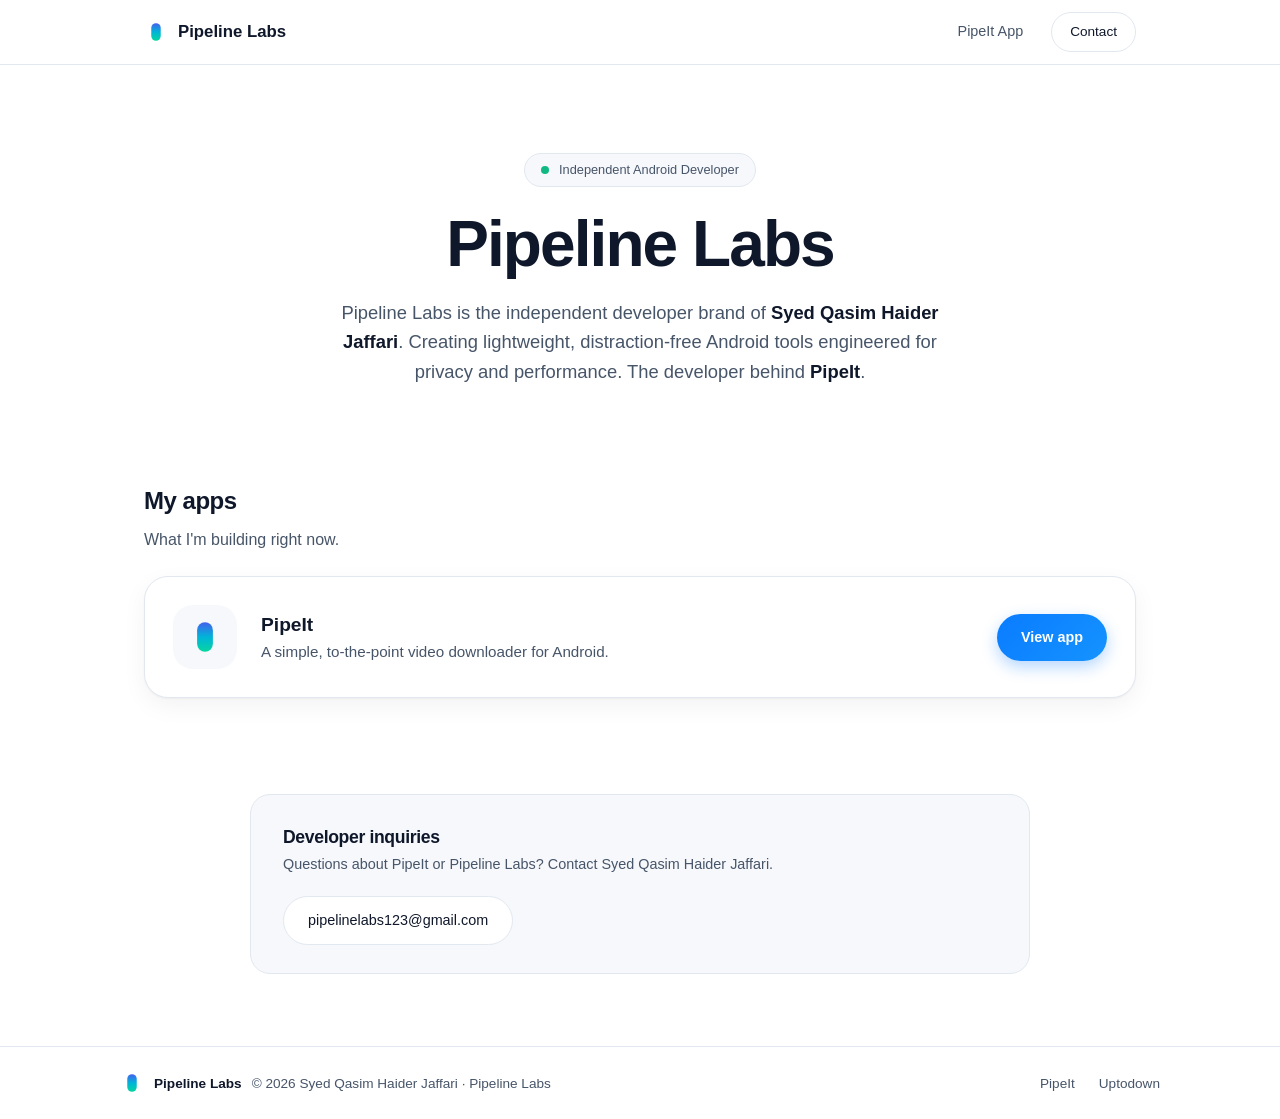
==== commit b69c77db: "Add developer name for Transsion verification (temporary)" ====
--- a/docs/index.html
+++ b/docs/index.html
@@ -3,23 +3,24 @@
 <head>
   <meta charset="UTF-8">
   <meta name="viewport" content="width=device-width, initial-scale=1.0">
-  <title>Pipeline Labs – Independent Android Studio</title>
-  <meta name="description" content="Pipeline Labs is an independent Android studio creating lightweight, distraction-free tools engineered for privacy and performance. The developer team behind PipeIt.">
+  <title>Pipeline Labs – Independent Android Developer</title>
+<meta name="description" content="Pipeline Labs is the independent Android developer brand of Syed Qasim Haide Jaffari, creating lightweight, distraction-free tools engineered for privacy and performance. The developer behind PipeIt.">
   <meta property="og:title" content="Pipeline Labs">
   <meta property="og:description" content="Lightweight, distraction-free Android tools engineered for privacy and performance.">
   <meta property="og:image" content="assets/pipeit-logo.png">
   <link rel="icon" href="assets/pipeit-logo.svg" type="image/svg+xml">
 
   <script type="application/ld+json">
-  {
-    "@context": "https://schema.org",
-    "@type": "Organization",
-    "name": "Pipeline Labs",
-    "url": "https://qasimsyed16.github.io/pipeit-releases/",
-    "email": "pipelinelabs123@gmail.com",
-    "sameAs": ["https://github.com/qasimsyed16/pipeit-releases/#pipeit"]
-  }
-  </script>
+{
+  "@context": "https://schema.org",
+  "@type": "Person",
+  "name": "[Full Name]",
+  "alternateName": "Pipeline Labs",
+  "url": "https://qasimsyed16.github.io/pipeit-releases/",
+  "email": "pipelinelabs123@gmail.com",
+  "sameAs": ["https://github.com/qasimsyed16/pipeit-releases/#pipeit"]
+}
+</script>
 
   <style>
     :root {
@@ -204,12 +205,13 @@
 
   <main>
     <div class="container hero">
-      <span class="badge"><i aria-hidden="true"></i>Independent Android Studio</span>
+      <span class="badge"><i aria-hidden="true"></i>Independent Android Developer</span>
       <h1>Pipeline Labs</h1>
       <p class="lead">
-        Creating lightweight, distraction-free Android tools engineered for privacy and performance.
-        The developer behind <strong>PipeIt</strong>.
-      </p>
+  Pipeline Labs is the independent developer brand of <strong>Syed Qasim Haider Jaffari</strong>.
+  Creating lightweight, distraction-free Android tools engineered for privacy and performance.
+  The developer behind <strong>PipeIt</strong>.
+</p>
       <!-- <div class="cta">
         <a class="btn-primary" href="pipeit.html">Explore PipeIt</a>
         <a class="btn-ghost" href="mailto:pipelinelabs123@gmail.com">pipelinelabs123@gmail.com</a>
@@ -218,8 +220,8 @@
 
     <section>
       <div class="container">
-        <h2>Our apps</h2>
-        <p class="section-sub">What we're building right now.</p>
+        <h2>My apps</h2>
+        <p class="section-sub">What I'm building right now.</p>
         <div class="app-card">
           <div class="app-icon"><img src="assets/pipeit-logo.svg" alt="PipeIt logo"></div>
           <div class="app-body">
@@ -237,8 +239,8 @@
       <div class="container">
         <div class="contact">
           <div>
-            <h2>Developer &amp; organization inquiries</h2>
-            <p>Questions about Pipeline Labs or our apps? Email us.</p>
+            <h2>Developer inquiries</h2>
+<p>Questions about PipeIt or Pipeline Labs? Contact Syed Qasim Haider Jaffari.</p>
           </div>
           <a class="btn-ghost" href="mailto:pipelinelabs123@gmail.com">pipelinelabs123@gmail.com</a>
         </div>
@@ -251,7 +253,7 @@
       <div class="foot-brand">
         <img class="mark" src="assets/pipeit-logo.svg" alt="" aria-hidden="true">
         <strong>Pipeline Labs</strong>
-        <span>&copy; 2026 Pipeline Labs</span>
+        <span>&copy; 2026 Syed Qasim Haider Jaffari · Pipeline Labs</span>
       </div>
       <div class="foot-links">
         <a href="pipeit.html">PipeIt</a>
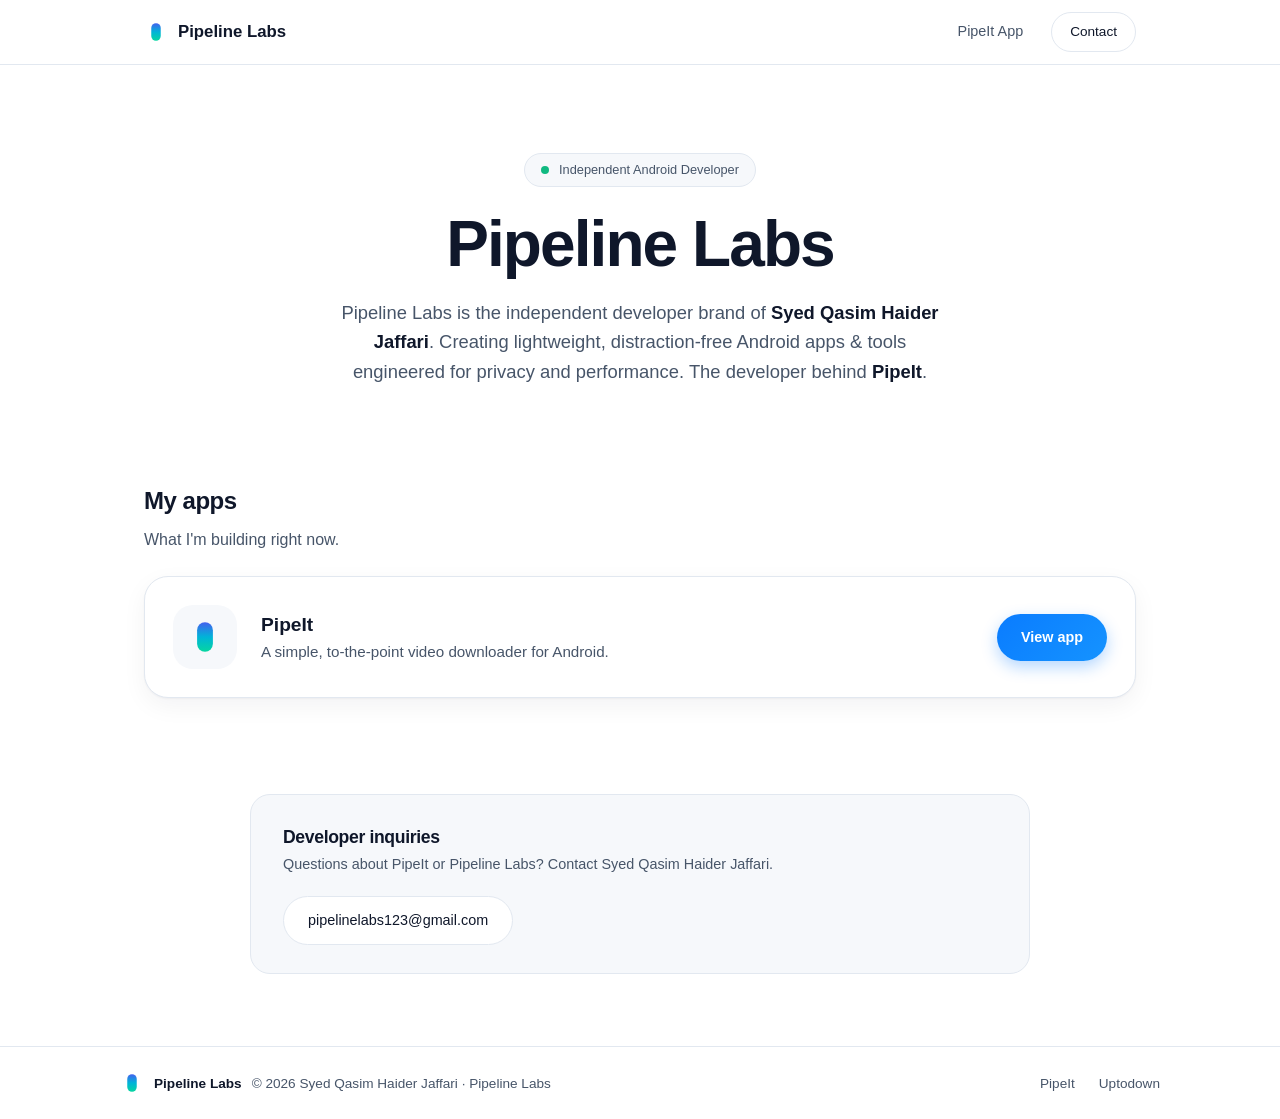
==== commit 644963ca: "Update description to include 'apps' in index.html Change android tools to android apps and tools" ====
--- a/docs/index.html
+++ b/docs/index.html
@@ -4,9 +4,9 @@
   <meta charset="UTF-8">
   <meta name="viewport" content="width=device-width, initial-scale=1.0">
   <title>Pipeline Labs – Independent Android Developer</title>
-<meta name="description" content="Pipeline Labs is the independent Android developer brand of Syed Qasim Haide Jaffari, creating lightweight, distraction-free tools engineered for privacy and performance. The developer behind PipeIt.">
+<meta name="description" content="Pipeline Labs is the independent Android developer brand of Syed Qasim Haide Jaffari, creating lightweight, distraction-free android apps and tools engineered for privacy and performance. The developer behind PipeIt.">
   <meta property="og:title" content="Pipeline Labs">
-  <meta property="og:description" content="Lightweight, distraction-free Android tools engineered for privacy and performance.">
+  <meta property="og:description" content="Lightweight, distraction-free Android apps & tools engineered for privacy and performance.">
   <meta property="og:image" content="assets/pipeit-logo.png">
   <link rel="icon" href="assets/pipeit-logo.svg" type="image/svg+xml">
 
@@ -209,7 +209,7 @@
       <h1>Pipeline Labs</h1>
       <p class="lead">
   Pipeline Labs is the independent developer brand of <strong>Syed Qasim Haider Jaffari</strong>.
-  Creating lightweight, distraction-free Android tools engineered for privacy and performance.
+  Creating lightweight, distraction-free Android apps & tools engineered for privacy and performance.
   The developer behind <strong>PipeIt</strong>.
 </p>
       <!-- <div class="cta">
